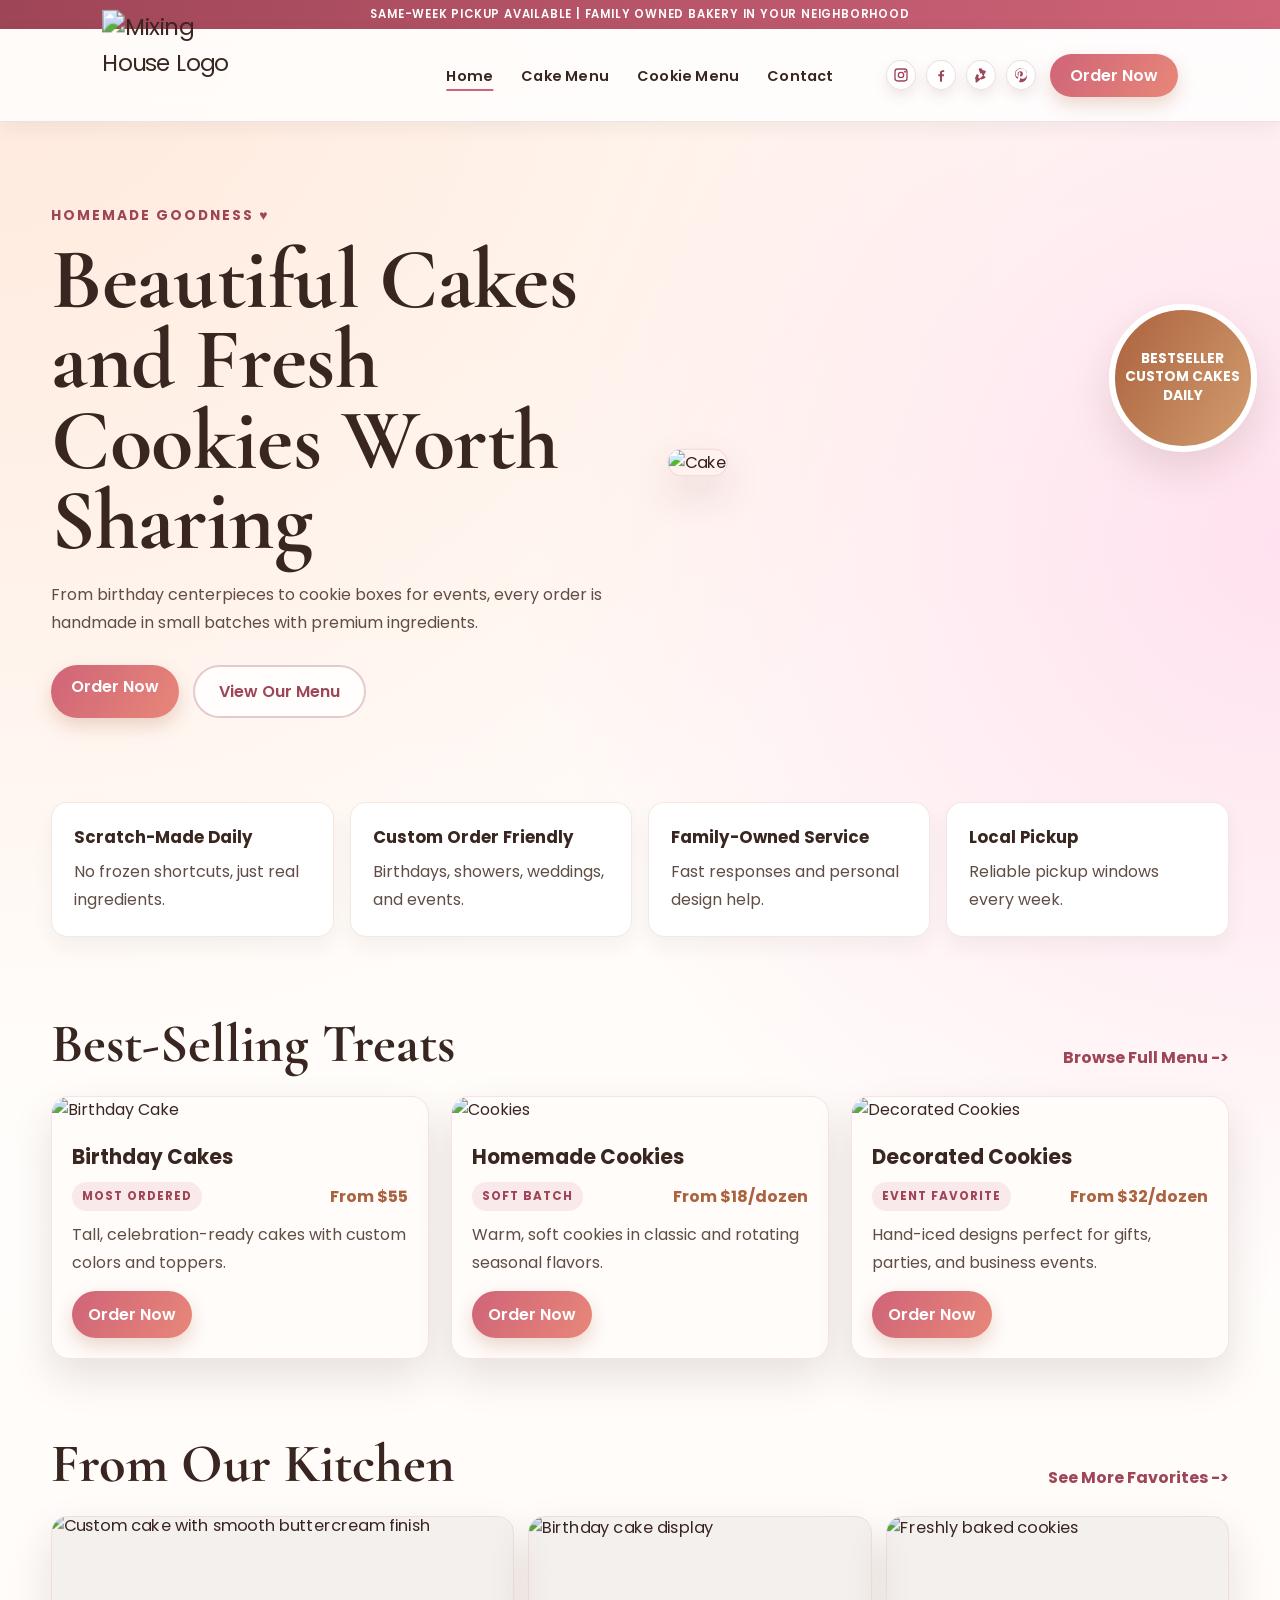
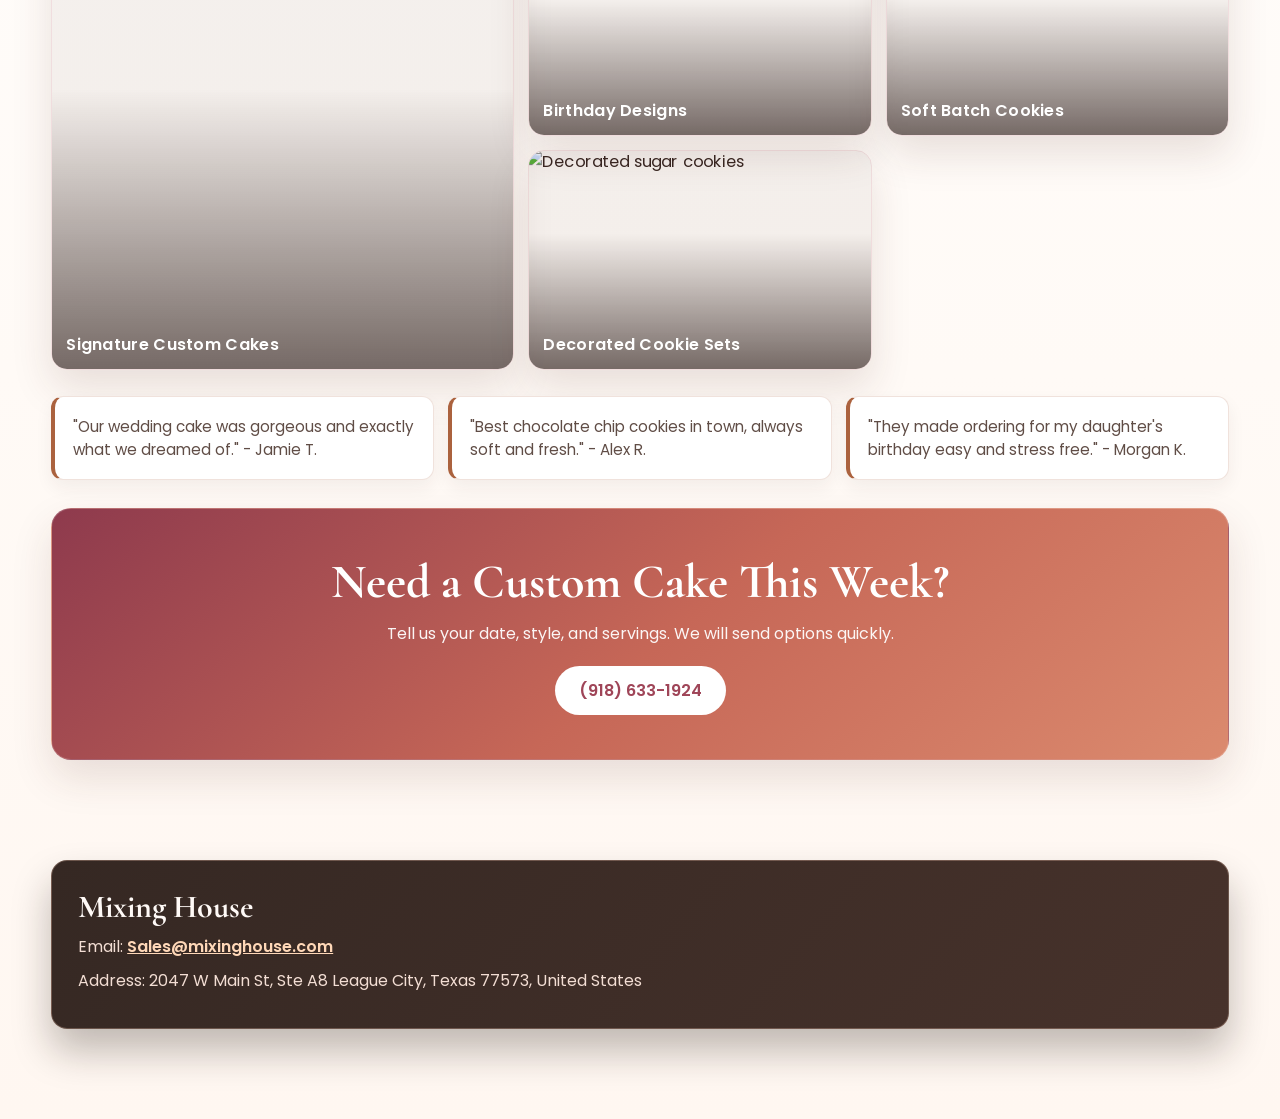
==== index.html @ 0b16bd7f "Add files via upload" ====
<!DOCTYPE html>
<html lang="en">
<head>
    <meta charset="UTF-8">
    <meta name="viewport" content="width=device-width, initial-scale=1.0">
    <title>Mixing House | Homemade Cakes & Cookies</title>

    <link rel="stylesheet" href="style.css">

    <link rel="preconnect" href="https://fonts.googleapis.com">
    <link rel="preconnect" href="https://fonts.gstatic.com" crossorigin>

    <link href="https://fonts.googleapis.com/css2?family=Cormorant+Garamond:wght@400;500;600;700&family=Poppins:wght@300;400;500;600;700&display=swap" rel="stylesheet">
 </head>
<body>

    <!-- TOP BAR -->

    <div class="top-bar">
        SAME-WEEK PICKUP AVAILABLE | FAMILY OWNED BAKERY IN YOUR NEIGHBORHOOD
    </div>

    <!-- NAVIGATION -->

    <nav class="navbar">

        <div class="logo">

            <img src="images/logo.png" alt="Mixing House Logo">

        </div>

        <ul class="nav-links">

            <li><a href="index.html" class="active">Home</a></li>
            <li><a href="cakes.html">Cake Menu</a></li>
            <li><a href="cookies.html">Cookie Menu</a></li>
            <li><a href="contacts.html">Contact</a></li>

        </ul>

        <div class="header-social">
            <a href="https://instagram.com" class="social-icon" aria-label="Instagram" target="_blank" rel="noopener noreferrer">
                <svg viewBox="0 0 24 24" aria-hidden="true"><path d="M7 2h10a5 5 0 0 1 5 5v10a5 5 0 0 1-5 5H7a5 5 0 0 1-5-5V7a5 5 0 0 1 5-5zm0 2a3 3 0 0 0-3 3v10a3 3 0 0 0 3 3h10a3 3 0 0 0 3-3V7a3 3 0 0 0-3-3H7zm11 1.5a1.5 1.5 0 1 1 0 3 1.5 1.5 0 0 1 0-3zM12 7a5 5 0 1 1 0 10 5 5 0 0 1 0-10zm0 2a3 3 0 1 0 0 6 3 3 0 0 0 0-6z"/></svg>
            </a>
            <a href="https://facebook.com" class="social-icon" aria-label="Facebook" target="_blank" rel="noopener noreferrer">
                <svg viewBox="0 0 24 24" aria-hidden="true"><path d="M13.5 22v-8h2.7l.4-3h-3.1V9.1c0-.9.3-1.6 1.6-1.6h1.7V4.8c-.3 0-1.3-.1-2.4-.1-2.4 0-4 1.4-4 4.2V11H8v3h2.4v8h3.1z"/></svg>
            </a>
            <a href="https://yelp.com" class="social-icon" aria-label="Yelp" target="_blank" rel="noopener noreferrer">
                <svg viewBox="0 0 24 24" aria-hidden="true"><path d="M12.7 2.1c.7.1 1.2.7 1.2 1.4l-.4 5.3c-.1.8-.9 1.4-1.7 1.2-.5-.1-.9-.5-1.1-1l-1.9-5c-.3-.8.1-1.6.9-1.9.2-.1.4-.1.6-.1l2.4.1zm5.9 3.4c.6.4.8 1.2.5 1.9l-2.7 4.6c-.4.7-1.3.9-2 .5-.4-.2-.6-.6-.7-1l-.4-5.3c-.1-.8.5-1.5 1.3-1.6.2 0 .4 0 .6.1l3.4.8zM8 11.8c.7.4 1 1.3.6 2l-2.9 4.5c-.4.6-1.2.9-1.9.5-.7-.4-1-1.2-.7-1.9l1.8-5c.3-.8 1.2-1.2 2-.9.4.2.8.4 1.1.8zm8.7 2.2c.8-.3 1.6.1 1.9.8.3.7-.1 1.6-.9 1.9l-5 1.9c-.8.3-1.6-.1-1.9-.9-.2-.5-.1-1.1.3-1.5l4-3.6c.4-.4 1-.5 1.6-.3zm-6.3 3.3c.5.6.4 1.6-.2 2.1l-4.1 3.5c-.6.5-1.6.4-2.1-.2-.3-.4-.4-.9-.3-1.4l1-5.2c.1-.8.9-1.4 1.7-1.2.4.1.7.3 1 .6l3 1.8z"/></svg>
            </a>
            <a href="https://pinterest.com" class="social-icon" aria-label="Pinterest" target="_blank" rel="noopener noreferrer">
                <svg viewBox="0 0 24 24" aria-hidden="true"><path d="M12.1 2C6.6 2 3 5.9 3 10.8c0 3.1 1.7 5.9 4.5 7-.1-.5-.2-1.4 0-2l1-4.1s-.2-.6-.2-1.4c0-1.3.8-2.3 1.8-2.3.8 0 1.2.6 1.2 1.4 0 .8-.5 2.1-.8 3.3-.2.9.5 1.7 1.4 1.7 1.7 0 2.9-2.1 2.9-4.6 0-1.9-1.3-3.3-3.7-3.3-2.7 0-4.3 2-4.3 4.2 0 .8.2 1.5.7 2 .2.2.2.3.1.6l-.3 1.2c-.1.4-.3.5-.7.3-1.8-.7-2.7-2.6-2.7-4.8 0-3.6 3-7.9 9-7.9 4.8 0 7.9 3.4 7.9 7.1 0 4.9-2.7 8.5-6.7 8.5-1.3 0-2.6-.7-3-1.5l-.8 3.2c-.3 1.1-.8 2.3-1.3 3.2.9.3 1.8.4 2.7.4 5.3 0 9.1-3.8 9.1-9.1C21.2 5.8 17.3 2 12.1 2z"/></svg>
            </a>
        </div>

        <a href="contacts.html" class="order-btn">
            Order Now
        </a>

        <button class="hamburger" type="button" aria-label="Open navigation" aria-expanded="false">
            ☰
        </button>

    </nav>

    <!-- HERO -->

    <section class="hero">

        <div class="hero-content">

            <div class="small-heading">
                HOMEMADE GOODNESS ♥
            </div>

            <h1>
                Beautiful Cakes
                and Fresh Cookies
                Worth Sharing
            </h1>

            <p>
                From birthday centerpieces to cookie boxes for events,
                every order is handmade in small batches with premium ingredients.
            </p>

            <div class="hero-buttons">

                <a href="contacts.html" class="btn-primary">
                    Order Now
                </a>

                <a href="cakes.html" class="btn-secondary">
                    View Our Menu
                </a>

            </div>

        </div>

        <div class="hero-image">

            <img src="images/cake.jpg" alt="Cake" class="hero-pop">

            <div class="hero-badge">
                BESTSELLER<br>
                CUSTOM CAKES<br>
                DAILY
            </div>

        </div>

    </section>

    <!-- FEATURES -->

    <section class="features">

        <div class="feature">
            <h3>Scratch-Made Daily</h3>
            <p>No frozen shortcuts, just real ingredients.</p>
        </div>

        <div class="feature">
            <h3>Custom Order Friendly</h3>
            <p>Birthdays, showers, weddings, and events.</p>
        </div>

        <div class="feature">
            <h3>Family-Owned Service</h3>
            <p>Fast responses and personal design help.</p>
        </div>

        <div class="feature">
            <h3>Local Pickup</h3>
            <p>Reliable pickup windows every week.</p>
        </div>

    </section>

    <!-- POPULAR TREATS -->

    <section class="popular">

        <div class="section-header">

            <h2>Best-Selling Treats</h2>

            <a href="cakes.html">
                Browse Full Menu ->
            </a>

        </div>

        <div class="cards">

            <div class="card">

                <img src="images/cake1.jpg" alt="Birthday Cake">

                <div class="card-content">

                    <h3>Birthday Cakes</h3>

                    <div class="card-meta">
                        <span class="tag">MOST ORDERED</span>
                        <span class="price">From $55</span>
                    </div>

                    <p>
                        Tall, celebration-ready cakes with custom colors and toppers.
                    </p>

                    <a href="contacts.html" class="card-link">
                        Order Now
                    </a>

                </div>

            </div>

            <div class="card">

                <img src="images/cookies.jpg" alt="Cookies">

                <div class="card-content">

                    <h3>Homemade Cookies</h3>

                    <div class="card-meta">
                        <span class="tag">SOFT BATCH</span>
                        <span class="price">From $18/dozen</span>
                    </div>

                    <p>
                        Warm, soft cookies in classic and rotating seasonal flavors.
                    </p>

                    <a href="cookies.html" class="card-link">
                        Order Now
                    </a>

                </div>

            </div>

            <div class="card">

                <img src="images/sugar-cookies.jpg" alt="Decorated Cookies">

                <div class="card-content">

                    <h3>Decorated Cookies</h3>

                    <div class="card-meta">
                        <span class="tag">EVENT FAVORITE</span>
                        <span class="price">From $32/dozen</span>
                    </div>

                    <p>
                        Hand-iced designs perfect for gifts, parties, and business events.
                    </p>

                    <a href="contacts.html" class="card-link">
                        Order Now
                    </a>

                </div>

            </div>

        </div>

    </section>

    <section class="photo-gallery">
        <div class="section-header">
            <h2>From Our Kitchen</h2>
            <a href="cakes.html">See More Favorites -></a>
        </div>

        <div class="gallery-grid">
            <figure class="gallery-card gallery-large">
                <img src="images/cake.jpg" alt="Custom cake with smooth buttercream finish">
                <figcaption>Signature Custom Cakes</figcaption>
            </figure>

            <figure class="gallery-card">
                <img src="images/cake1.jpg" alt="Birthday cake display">
                <figcaption>Birthday Designs</figcaption>
            </figure>

            <figure class="gallery-card">
                <img src="images/cookies.jpg" alt="Freshly baked cookies">
                <figcaption>Soft Batch Cookies</figcaption>
            </figure>

            <figure class="gallery-card">
                <img src="images/sugar-cookies.jpg" alt="Decorated sugar cookies">
                <figcaption>Decorated Cookie Sets</figcaption>
            </figure>
        </div>
    </section>

    <!-- CONTACT CTA -->

    <section class="testimonial-strip">
        <div class="testimonial">"Our wedding cake was gorgeous and exactly what we dreamed of." - Jamie T.</div>
        <div class="testimonial">"Best chocolate chip cookies in town, always soft and fresh." - Alex R.</div>
        <div class="testimonial">"They made ordering for my daughter's birthday easy and stress free." - Morgan K.</div>
    </section>

    <section class="cta-banner">

        <h2>
            Need a Custom Cake This Week?
        </h2>

        <p>
            Tell us your date, style, and servings. We will send options quickly.
        </p>

        <a href="tel:9186331924" class="cta-phone">
            (918) 633-1924
        </a>

    </section>

    <footer class="site-footer">
        <h3>Mixing House</h3>
        <p>
            Email:
            <a href="mailto:Sales@mixinghouse.com">Sales@mixinghouse.com</a>
        </p>
        <p>
            Address:
            2047 W Main St, Ste A8 League City, Texas 77573, United States
        </p>
    </footer>

    <!-- MOBILE ORDER BUTTON -->

    <a href="contacts.html" class="mobile-order">
        Order Now
    </a>

    <script src="js/script.js"></script>

</body>
</html>
---- style.css ----
:root{
    --rose:#cf6478;
    --rose-deep:#9f4558;
    --caramel:#ab623e;
    --chocolate:#392621;
    --cream:#fff8f2;
    --milk:#fffcfa;
    --text:#604d46;
    --surface:#ffffffcc;
    --line:rgba(159, 69, 88, 0.14);
    --shadow:0 18px 40px rgba(77, 39, 33, 0.13);
}

*{
    margin:0;
    padding:0;
    box-sizing:border-box;
}

html{
    scroll-behavior:smooth;
}

body{
    font-family:'Poppins', sans-serif;
    background:
        radial-gradient(circle at 0% 0%, #ffe9dc 0%, transparent 35%),
        radial-gradient(circle at 100% 20%, #ffe2ef 0%, transparent 30%),
        linear-gradient(180deg, #fff8f2 0%, #fffdfb 45%, #fff7f1 100%),
        var(--cream);
    color:var(--chocolate);
    overflow-x:hidden;
    text-rendering:optimizeLegibility;
}

a{
    color:inherit;
}

.top-bar{
    background:linear-gradient(90deg, var(--rose-deep), var(--rose));
    color:#fff;
    text-align:center;
    padding:6px 14px;
    font-size:0.72rem;
    font-weight:600;
    letter-spacing:0.8px;
    text-transform:uppercase;
}

.navbar{
    position:sticky;
    top:0;
    z-index:100;
    display:flex;
    justify-content:space-between;
    align-items:center;
    padding:0 8%;
    background:var(--surface);
    backdrop-filter:blur(14px);
    border-bottom:1px solid var(--line);
    box-shadow:0 6px 18px rgba(57, 38, 33, 0.06);
    transition:transform 0.28s ease, box-shadow 0.28s ease;
    will-change:transform;
}

.navbar.nav-hidden{
    transform:translateY(-120%);
}

.logo{
    display:flex;
    align-items:center;
    gap:0;
}

.logo img{
    width:92px;
    height:92px;
    object-fit:contain;
    transform:scale(1.42);
    transform-origin:left center;
}

.logo h2{
    font-family:'Cormorant Garamond', serif;
    font-size:3.2rem;
    line-height:0.9;
    color:var(--chocolate);
}

.logo span{
    display:block;
    font-size:0.78rem;
    letter-spacing:3.4px;
    color:var(--text);
}

.nav-links{
    display:flex;
    list-style:none;
    gap:28px;
    position:absolute;
    left:50%;
    transform:translateX(-50%);
}

.nav-links a{
    text-decoration:none;
    font-weight:600;
    font-size:0.9rem;
    letter-spacing:0.2px;
    color:var(--chocolate);
    position:relative;
    transition:color 0.25s ease;
}

.nav-links a:hover{
    color:var(--rose-deep);
}

.nav-links a::after{
    content:"";
    position:absolute;
    left:0;
    bottom:-5px;
    width:100%;
    height:2px;
    background:var(--rose);
    transform:scaleX(0);
    transform-origin:left;
    transition:transform 0.28s ease;
}

.nav-links a:hover::after,
.nav-links a.active::after{
    transform:scaleX(1);
}

.header-social{
    display:flex;
    align-items:center;
    gap:10px;
    margin-left:auto;
}

.social-icon{
    width:30px;
    height:30px;
    border-radius:50%;
    display:inline-flex;
    align-items:center;
    justify-content:center;
    background:rgba(255, 255, 255, 0.82);
    border:1px solid rgba(159, 69, 88, 0.18);
    color:var(--rose-deep);
    text-decoration:none;
    box-shadow:0 6px 14px rgba(77, 39, 33, 0.1);
    transition:transform 0.2s ease, border-color 0.2s ease, background 0.2s ease;
}

.social-icon svg{
    width:16px;
    height:16px;
    fill:currentColor;
}

.social-icon:hover{
    transform:translateY(-2px);
    border-color:rgba(159, 69, 88, 0.48);
    background:rgba(207, 100, 120, 0.08);
}

.order-btn,
.btn-primary,
.card-link,
.cta-phone,
.contact-form button,
.mobile-order{
    background:linear-gradient(120deg, var(--rose), #e88779);
    color:#fff;
    text-decoration:none;
    font-weight:600;
    border:none;
    border-radius:999px;
    box-shadow:0 8px 18px rgba(171, 98, 62, 0.24);
    transition:transform 0.2s ease, box-shadow 0.2s ease;
}

.order-btn,
.btn-primary{
    padding:9px 20px;
}

.order-btn{
    margin-left:14px;
}

.order-btn:hover,
.btn-primary:hover,
.card-link:hover,
.cta-phone:hover,
.contact-form button:hover,
.mobile-order:hover{
    transform:translateY(-2px);
    box-shadow:0 12px 20px rgba(159, 69, 88, 0.28);
}

.hamburger{
    display:none;
    font-size:1.8rem;
    cursor:pointer;
    color:var(--rose-deep);
    border:none;
    background:transparent;
    line-height:1;
}

.hero,
.page-hero,
.features,
.popular,
.contact-section,
.cta-banner{
    width:min(1200px, 92%);
    margin:0 auto;
}

.hero{
    display:grid;
    grid-template-columns:1fr 1fr;
    align-items:center;
    gap:56px;
    padding:84px 0;
}

.hero-content{
    max-width:none;
}

.small-heading{
    color:var(--rose-deep);
    font-weight:700;
    letter-spacing:2px;
    margin-bottom:14px;
    font-size:0.86rem;
}

.hero h1,
.page-hero h1,
.section-header h2,
.contact-intro h1{
    font-family:'Cormorant Garamond', serif;
    line-height:0.93;
    color:var(--chocolate);
}

.hero h1{
    font-size:5.4rem;
    letter-spacing:-0.4px;
    max-width:none;
}

.hero p,
.page-hero p,
.card-content p,
.feature p,
.contact-intro p,
.contact-card p,
.form-note{
    color:var(--text);
    line-height:1.75;
}

.hero p{
    margin-top:20px;
    max-width:none;
}

.hero-buttons{
    display:flex;
    gap:14px;
    margin-top:28px;
    flex-wrap:wrap;
}

.btn-secondary{
    border:2px solid rgba(159, 69, 88, 0.28);
    color:var(--rose-deep);
    text-decoration:none;
    padding:12px 24px;
    border-radius:999px;
    font-weight:600;
    background:#ffffffd6;
    transition:background 0.22s ease, border-color 0.22s ease;
}

.btn-secondary:hover{
    background:#fff;
    border-color:rgba(159, 69, 88, 0.42);
}

.hero-proof{
    display:flex;
    gap:18px;
    margin-top:24px;
    list-style:none;
    font-size:0.92rem;
    color:var(--text);
}

.hero-proof li{
    background:#fff;
    border:1px solid rgba(159, 69, 88, 0.15);
    border-radius:999px;
    padding:8px 14px;
}

.hero-image{
    position:relative;
}

.hero-image img{
    width:100%;
    height:620px;
    border-radius:30px;
    object-fit:cover;
    box-shadow:var(--shadow);
    border:1px solid rgba(159, 69, 88, 0.14);
}

.hero-badge{
    position:absolute;
    right:-28px;
    bottom:24px;
    width:148px;
    height:148px;
    border-radius:50%;
    background:linear-gradient(120deg, var(--caramel), #d39d6f);
    border:6px solid #fff;
    color:#fff;
    font-size:0.86rem;
    font-weight:700;
    text-align:center;
    display:flex;
    align-items:center;
    justify-content:center;
    line-height:1.35;
    box-shadow:var(--shadow);
}

.features{
    display:grid;
    grid-template-columns:repeat(4, 1fr);
    gap:16px;
    margin-bottom:28px;
}

.feature{
    background:#fff;
    border:1px solid rgba(171, 98, 62, 0.14);
    border-radius:16px;
    padding:22px;
    box-shadow:0 10px 20px rgba(57, 38, 33, 0.05);
    transition:transform 0.2s ease, box-shadow 0.2s ease;
}

.feature:hover{
    transform:translateY(-4px);
    box-shadow:0 16px 26px rgba(57, 38, 33, 0.1);
}

.feature h3{
    margin-bottom:8px;
    font-size:1.04rem;
}

.popular{
    padding:54px 0 80px;
}

.photo-gallery{
    width:min(1200px, 92%);
    margin:0 auto 26px;
}

.gallery-grid{
    display:grid;
    grid-template-columns:1.35fr 1fr 1fr;
    grid-template-rows:220px 220px;
    gap:14px;
}

.gallery-card{
    position:relative;
    border-radius:16px;
    overflow:hidden;
    border:1px solid rgba(159, 69, 88, 0.16);
    box-shadow:var(--shadow);
}

.gallery-card img{
    width:100%;
    height:100%;
    object-fit:cover;
    display:block;
    transform:scale(1.02);
    transition:transform 0.3s ease;
}

.gallery-card::after{
    content:"";
    position:absolute;
    inset:0;
    background:linear-gradient(180deg, rgba(40, 24, 20, 0.05) 38%, rgba(40, 24, 20, 0.64) 100%);
}

.gallery-card figcaption{
    position:absolute;
    left:14px;
    bottom:12px;
    color:#fff;
    font-weight:600;
    letter-spacing:0.3px;
    z-index:1;
}

.gallery-card:hover img{
    transform:scale(1.08);
}

.gallery-large{
    grid-row:1 / span 2;
}

.cake-pricing{
    width:min(1200px, 92%);
    margin:0 auto;
    padding:24px 0 70px;
}

.cake-pricing-head{
    display:flex;
    justify-content:space-between;
    align-items:center;
    gap:14px;
    margin-bottom:14px;
}

.cake-pricing-head h2{
    font-family:'Cormorant Garamond', serif;
    font-size:3rem;
    color:var(--chocolate);
}

.cake-pricing-note{
    color:var(--text);
    max-width:none;
    margin-bottom:18px;
}

.price-list{
    display:grid;
    gap:12px;
}

.price-item{
    display:flex;
    justify-content:space-between;
    gap:18px;
    align-items:flex-start;
    padding:20px 22px;
    background:rgba(255, 255, 255, 0.76);
    border:1px solid rgba(159, 69, 88, 0.14);
    border-radius:16px;
    box-shadow:0 8px 20px rgba(57, 38, 33, 0.08);
}

.price-item h3{
    font-size:1.6rem;
    font-family:'Cormorant Garamond', serif;
    margin-bottom:4px;
}

.price-item p{
    color:var(--text);
    line-height:1.55;
    max-width:none;
}

.price-item strong{
    font-size:2rem;
    color:var(--rose-deep);
    font-family:'Cormorant Garamond', serif;
    white-space:nowrap;
    letter-spacing:0.2px;
}

.cake-details-grid{
    margin-top:22px;
    display:grid;
    grid-template-columns:1fr 1fr;
    gap:14px;
}

.detail-card{
    background:#fff;
    border-radius:16px;
    padding:22px;
    border:1px solid rgba(159, 69, 88, 0.14);
    box-shadow:0 10px 22px rgba(57, 38, 33, 0.08);
}

.detail-card h3{
    font-family:'Cormorant Garamond', serif;
    font-size:2.3rem;
    margin-bottom:8px;
}

.detail-card p{
    color:var(--text);
    line-height:1.62;
}

.order-help{
    margin-top:18px;
    text-align:center;
    color:var(--text);
    font-weight:500;
}

.section-header{
    display:flex;
    justify-content:space-between;
    align-items:flex-end;
    gap:20px;
    margin-bottom:26px;
}

.section-header h2{
    font-size:3.4rem;
}

.section-header a{
    color:var(--rose-deep);
    text-decoration:none;
    font-weight:700;
    display:inline-flex;
    align-items:center;
    gap:8px;
}

.cards{
    display:grid;
    grid-template-columns:repeat(3, 1fr);
    gap:22px;
}

.card{
    background:var(--milk);
    border-radius:18px;
    overflow:hidden;
    border:1px solid rgba(159, 69, 88, 0.12);
    box-shadow:var(--shadow);
    transition:transform 0.25s ease, box-shadow 0.25s ease;
}

.card:hover{
    transform:translateY(-6px);
    box-shadow:0 22px 42px rgba(77, 39, 33, 0.18);
}

.card img{
    width:100%;
    height:250px;
    object-fit:cover;
}

.card-content{
    padding:20px;
}

.card-meta{
    display:flex;
    justify-content:space-between;
    align-items:center;
    margin-bottom:10px;
}

.tag{
    display:inline-block;
    font-size:0.74rem;
    font-weight:700;
    letter-spacing:1px;
    color:var(--rose-deep);
    background:rgba(207, 100, 120, 0.12);
    border-radius:999px;
    padding:6px 10px;
}

.price{
    color:var(--caramel);
    font-weight:700;
}

.card-content h3{
    font-size:1.26rem;
    margin-bottom:10px;
}

.card-content p{
    margin-bottom:14px;
}

.card-link{
    display:inline-block;
    padding:11px 16px;
}

.page-hero{
    display:grid;
    grid-template-columns:1.1fr 0.9fr;
    align-items:center;
    gap:30px;
    padding:56px 0 30px;
}

.page-hero h1{
    font-size:4.5rem;
}

.page-hero p{
    max-width:none;
}

.page-hero-visual{
    position:relative;
    border-radius:24px;
    overflow:hidden;
    border:1px solid rgba(159, 69, 88, 0.18);
    box-shadow:0 20px 38px rgba(51, 24, 19, 0.2);
    min-height:290px;
}

.page-hero-visual::after{
    content:"";
    position:absolute;
    inset:0;
    background:linear-gradient(180deg, rgba(24, 12, 10, 0.06) 34%, rgba(24, 12, 10, 0.58) 100%);
    pointer-events:none;
}

.page-hero-visual img{
    width:100%;
    height:100%;
    object-fit:cover;
}

.hero-pop{
    filter:saturate(1.15) contrast(1.09) brightness(1.03);
    transform:scale(1.02);
    transition:transform 0.35s ease, filter 0.35s ease;
}

.hero-image:hover .hero-pop,
.page-hero-visual:hover .hero-pop{
    transform:scale(1.08);
    filter:saturate(1.24) contrast(1.12) brightness(1.06);
}

.hero-glow-tag{
    position:absolute;
    left:14px;
    bottom:14px;
    z-index:1;
    background:rgba(255, 255, 255, 0.9);
    color:var(--rose-deep);
    font-size:0.82rem;
    letter-spacing:0.4px;
    font-weight:700;
    padding:8px 12px;
    border-radius:999px;
    box-shadow:0 10px 18px rgba(43, 21, 17, 0.24);
}

.testimonial-strip{
    width:min(1200px, 92%);
    margin:0 auto;
    display:grid;
    grid-template-columns:repeat(3, 1fr);
    gap:14px;
}

.testimonial{
    background:#fff;
    border:1px solid rgba(171, 98, 62, 0.18);
    border-left:4px solid var(--caramel);
    border-radius:12px;
    padding:18px;
    font-size:0.95rem;
    color:var(--text);
    box-shadow:0 8px 18px rgba(57, 38, 33, 0.06);
}

.cta-banner{
    margin:28px auto 100px;
    background:linear-gradient(140deg, #8e3a4d 0%, #c66757 52%, #db8a6e 100%);
    color:#fff;
    border-radius:20px;
    padding:44px;
    text-align:center;
    box-shadow:var(--shadow);
    border:1px solid rgba(255, 255, 255, 0.18);
}

.social-spot{
    width:min(1200px, 92%);
    margin:0 auto 30px;
    background:#fff;
    border:1px solid rgba(159, 69, 88, 0.14);
    border-radius:18px;
    box-shadow:var(--shadow);
    padding:26px;
}

.social-spot h3{
    font-family:'Cormorant Garamond', serif;
    font-size:2.1rem;
    margin-bottom:8px;
}

.social-spot p{
    color:var(--text);
    margin-bottom:14px;
}

.social-links{
    display:grid;
    grid-template-columns:repeat(4, minmax(0, 1fr));
    gap:12px;
}

.social-links a{
    text-decoration:none;
    text-align:center;
    font-weight:600;
    color:var(--rose-deep);
    background:rgba(207, 100, 120, 0.11);
    border:1px solid rgba(159, 69, 88, 0.2);
    border-radius:12px;
    padding:12px;
    transition:transform 0.2s ease, background 0.2s ease;
}

.social-links a:hover{
    transform:translateY(-2px);
    background:rgba(207, 100, 120, 0.18);
}

.cta-banner h2{
    font-family:'Cormorant Garamond', serif;
    font-size:3rem;
}

.cta-banner p{
    margin:10px 0 20px;
    color:rgba(255, 255, 255, 0.94);
}

.cta-phone{
    display:inline-block;
    background:#fff;
    color:var(--rose-deep);
    padding:12px 24px;
    box-shadow:none;
}

.site-footer{
    width:min(1200px, 92%);
    margin:0 auto 90px;
    padding:26px;
    background:linear-gradient(130deg, #352823, #47322b);
    border:1px solid rgba(232, 190, 168, 0.3);
    border-radius:16px;
    box-shadow:0 22px 38px rgba(30, 20, 16, 0.28);
}

.site-footer h3{
    font-family:'Cormorant Garamond', serif;
    font-size:2rem;
    margin-bottom:8px;
    color:#fffaf7;
}

.site-footer p{
    color:#f3ded4;
    margin-bottom:8px;
    line-height:1.65;
}

.site-footer a{
    color:#ffd8b8;
    font-weight:600;
}

.contact-section{
    display:grid;
    grid-template-columns:1fr 1fr;
    gap:22px;
    padding:64px 0 90px;
}

.contact-card,
.contact-form-wrap{
    background:#fff;
    border-radius:18px;
    padding:28px;
    border:1px solid rgba(159, 69, 88, 0.12);
    box-shadow:var(--shadow);
}

.contact-intro h1{
    font-size:4rem;
    margin-bottom:16px;
}

.contact-details{
    list-style:none;
    margin-top:18px;
    display:flex;
    flex-direction:column;
    gap:10px;
    color:var(--text);
}

.contact-form{
    display:grid;
    gap:14px;
}

.contact-form input,
.contact-form select,
.contact-form textarea{
    width:100%;
    border:1px solid rgba(96, 77, 70, 0.24);
    border-radius:12px;
    padding:14px 16px;
    font:inherit;
    color:var(--chocolate);
    background:#fff;
}

.contact-form input:focus,
.contact-form select:focus,
.contact-form textarea:focus{
    outline:2px solid rgba(207, 100, 120, 0.25);
    border-color:var(--rose);
}

.contact-form button{
    padding:14px;
    font:inherit;
    cursor:pointer;
}

.form-note{
    font-size:0.88rem;
}

.mobile-order{
    display:none;
}

.hero-content,
.hero-image,
.feature,
.card,
.testimonial,
.contact-card,
.contact-form-wrap,
.cta-banner{
    animation:riseUp 0.75s ease both;
}

.cards .card:nth-child(2){
    animation-delay:0.08s;
}

.cards .card:nth-child(3){
    animation-delay:0.16s;
}

@keyframes riseUp{
    from{
        opacity:0;
        transform:translateY(14px);
    }
    to{
        opacity:1;
        transform:translateY(0);
    }
}

@media(max-width:1080px){
    .logo h2{
        font-size:2.5rem;
    }

    .hero h1{
        font-size:4.4rem;
    }

    .page-hero h1,
    .contact-intro h1{
        font-size:3.6rem;
    }
}

@media(max-width:900px){
    .navbar{
        padding:1px 4%;
    }

    .nav-links{
        display:none;
        position:absolute;
        top:92px;
        left:4%;
        transform:none;
        width:92%;
        background:#fff;
        border-radius:14px;
        border:1px solid rgba(159, 69, 88, 0.13);
        box-shadow:var(--shadow);
        flex-direction:column;
        gap:18px;
        padding:20px;
    }

    .nav-links.show{
        display:flex;
    }

    .hamburger{
        display:block;
    }

    .order-btn{
        display:none;
    }

    .header-social{
        display:none;
    }

    .hero{
        grid-template-columns:1fr;
        gap:28px;
        padding:44px 0;
    }

    .hero-image{
        order:-1;
    }

    .hero-image img{
        height:420px;
    }

    .hero h1{
        font-size:3.5rem;
    }

    .hero-proof{
        flex-wrap:wrap;
    }

    .hero-badge{
        right:10px;
        bottom:10px;
        width:118px;
        height:118px;
        font-size:0.74rem;
    }

    .features{
        grid-template-columns:1fr 1fr;
    }

    .cards,
    .testimonial-strip,
    .contact-section,
    .cake-details-grid{
        grid-template-columns:1fr;
    }

    .gallery-grid{
        grid-template-columns:1fr 1fr;
        grid-template-rows:190px 190px 190px;
    }

    .gallery-large{
        grid-column:1 / -1;
        grid-row:auto;
    }

    .cake-pricing-head{
        flex-direction:column;
        align-items:flex-start;
    }

    .price-item{
        flex-direction:column;
    }

    .price-item strong{
        font-size:1.7rem;
    }

    .site-footer{
        margin-bottom:90px;
    }

    .social-links{
        grid-template-columns:1fr 1fr;
    }

    .page-hero{
        grid-template-columns:1fr;
        align-items:flex-start;
    }

    .page-hero-visual{
        min-height:240px;
    }

    .section-header{
        align-items:flex-start;
        flex-direction:column;
    }

    .section-header h2{
        font-size:2.7rem;
    }

    .cta-banner{
        padding:30px 20px;
        margin-bottom:92px;
    }

    .cta-banner h2{
        font-size:2.4rem;
    }

    .mobile-order{
        display:block;
        position:fixed;
        left:14px;
        right:14px;
        bottom:14px;
        text-align:center;
        padding:14px;
        z-index:150;
    }
}

@media(max-width:560px){
    .logo img{
        width:80px;
        height:80px;
        transform:scale(1.28);
    }

    .logo h2{
        font-size:2rem;
    }

    .logo span{
        letter-spacing:2.2px;
        font-size:0.65rem;
    }

    .hero h1,
    .page-hero h1,
    .contact-intro h1{
        font-size:2.8rem;
    }

    .page-hero-visual{
        min-height:210px;
        border-radius:18px;
    }

    .features{
        grid-template-columns:1fr;
    }

    .gallery-grid{
        grid-template-columns:1fr;
        grid-template-rows:repeat(4, 200px);
    }

    .cake-pricing-head h2{
        font-size:2.5rem;
    }

    .price-item h3{
        font-size:1.35rem;
    }

    .social-links{
        grid-template-columns:1fr;
    }
}
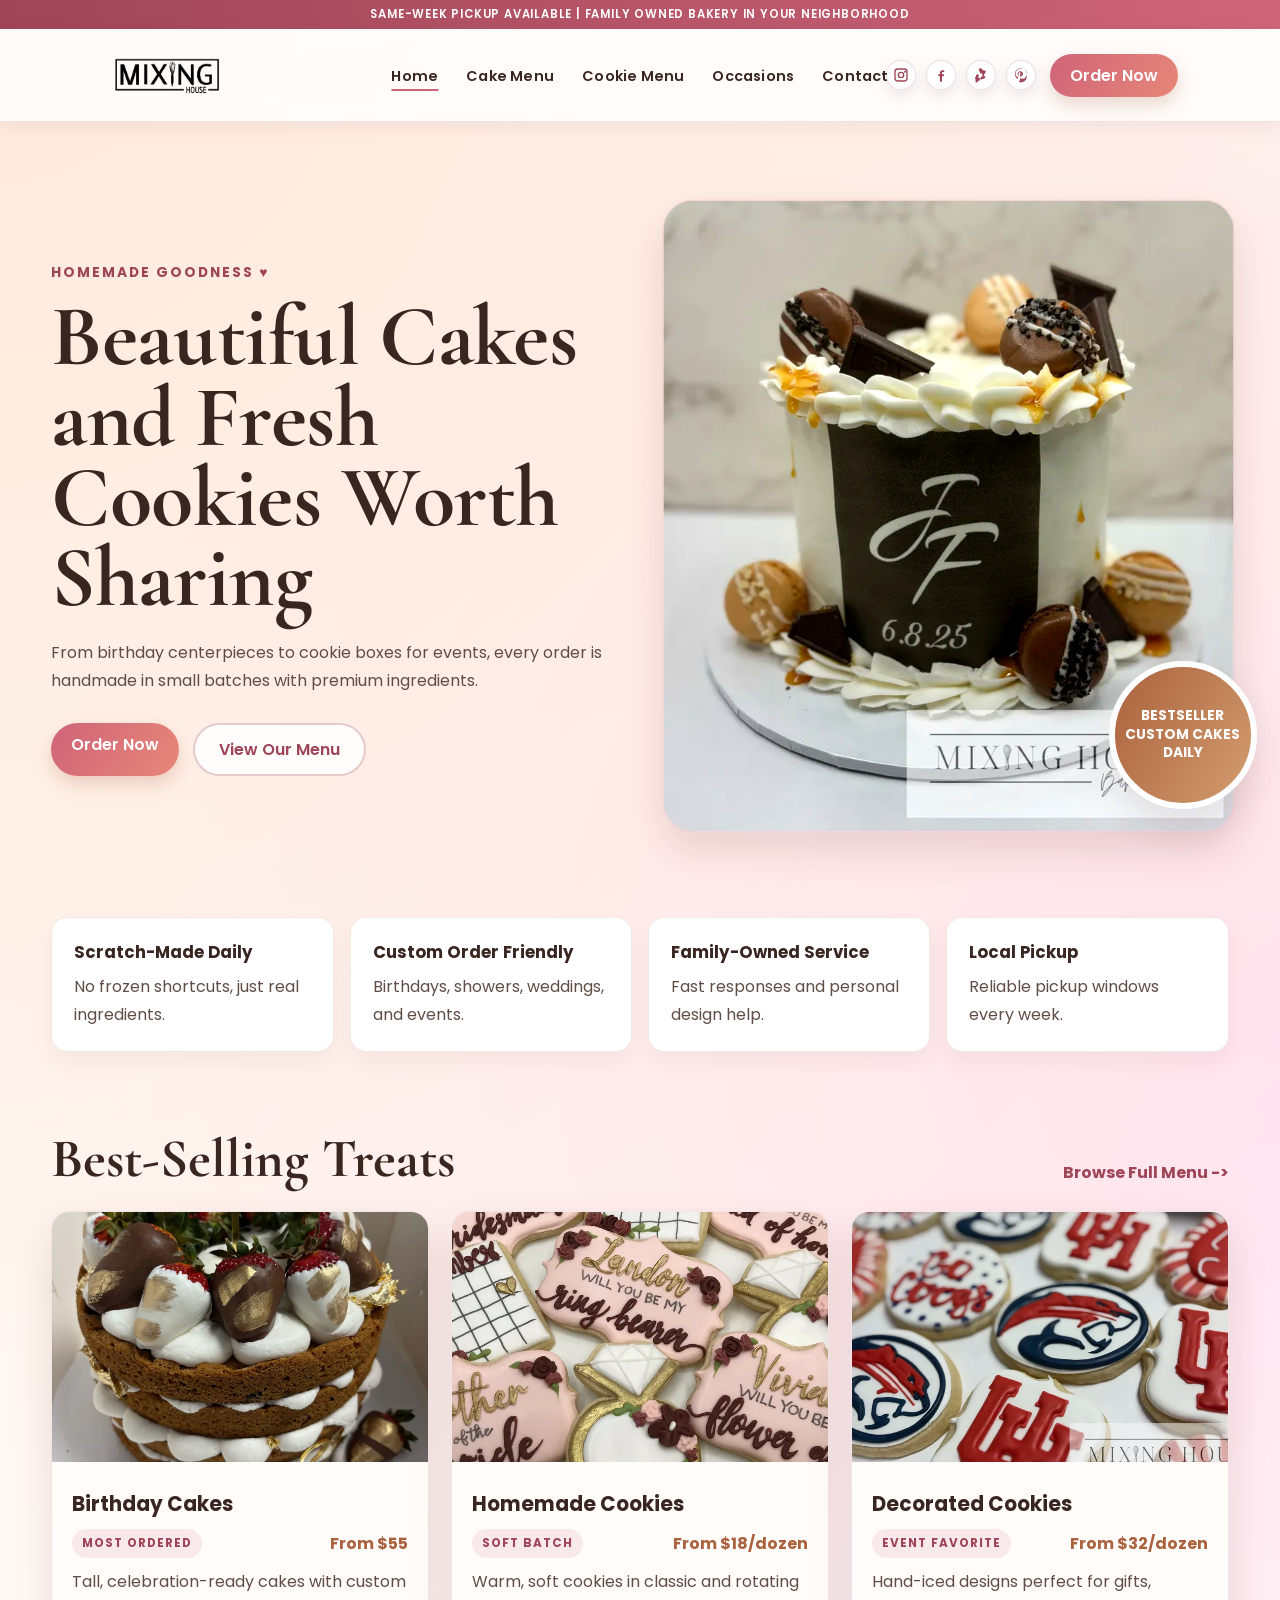
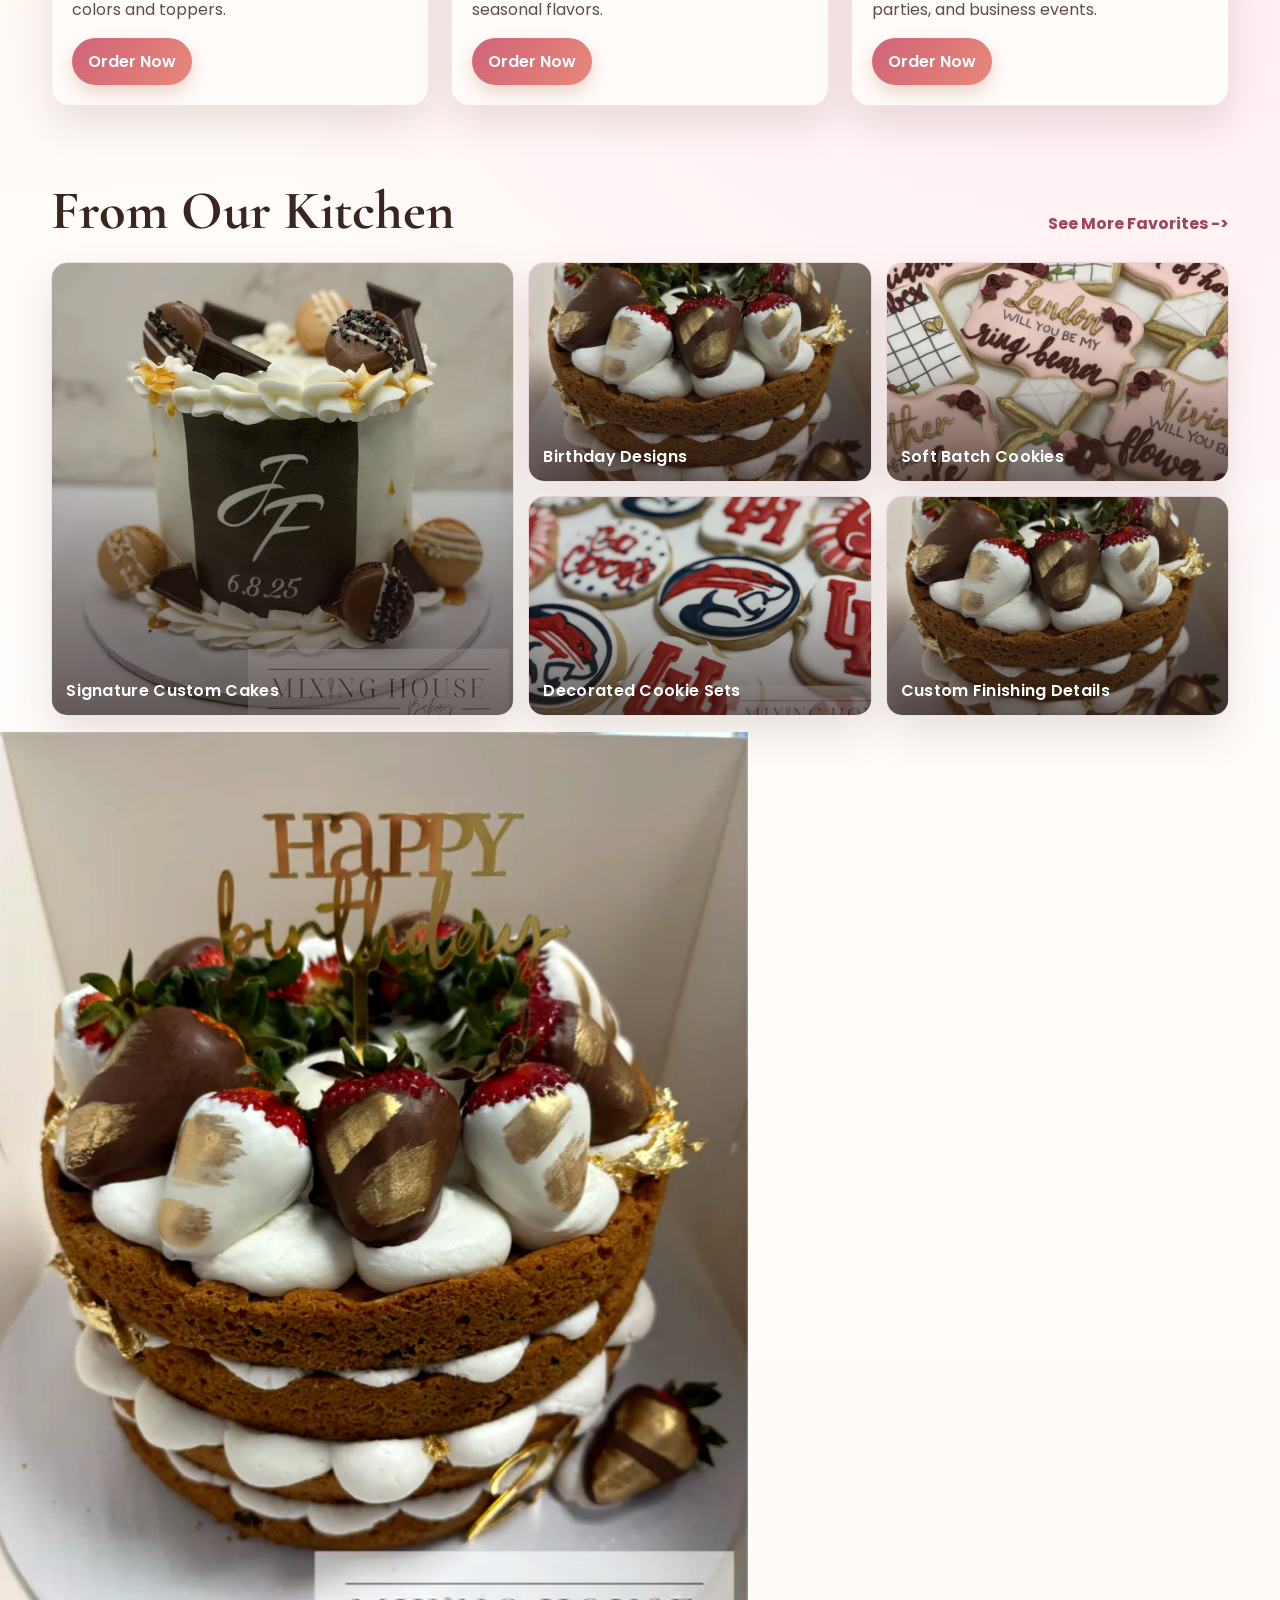
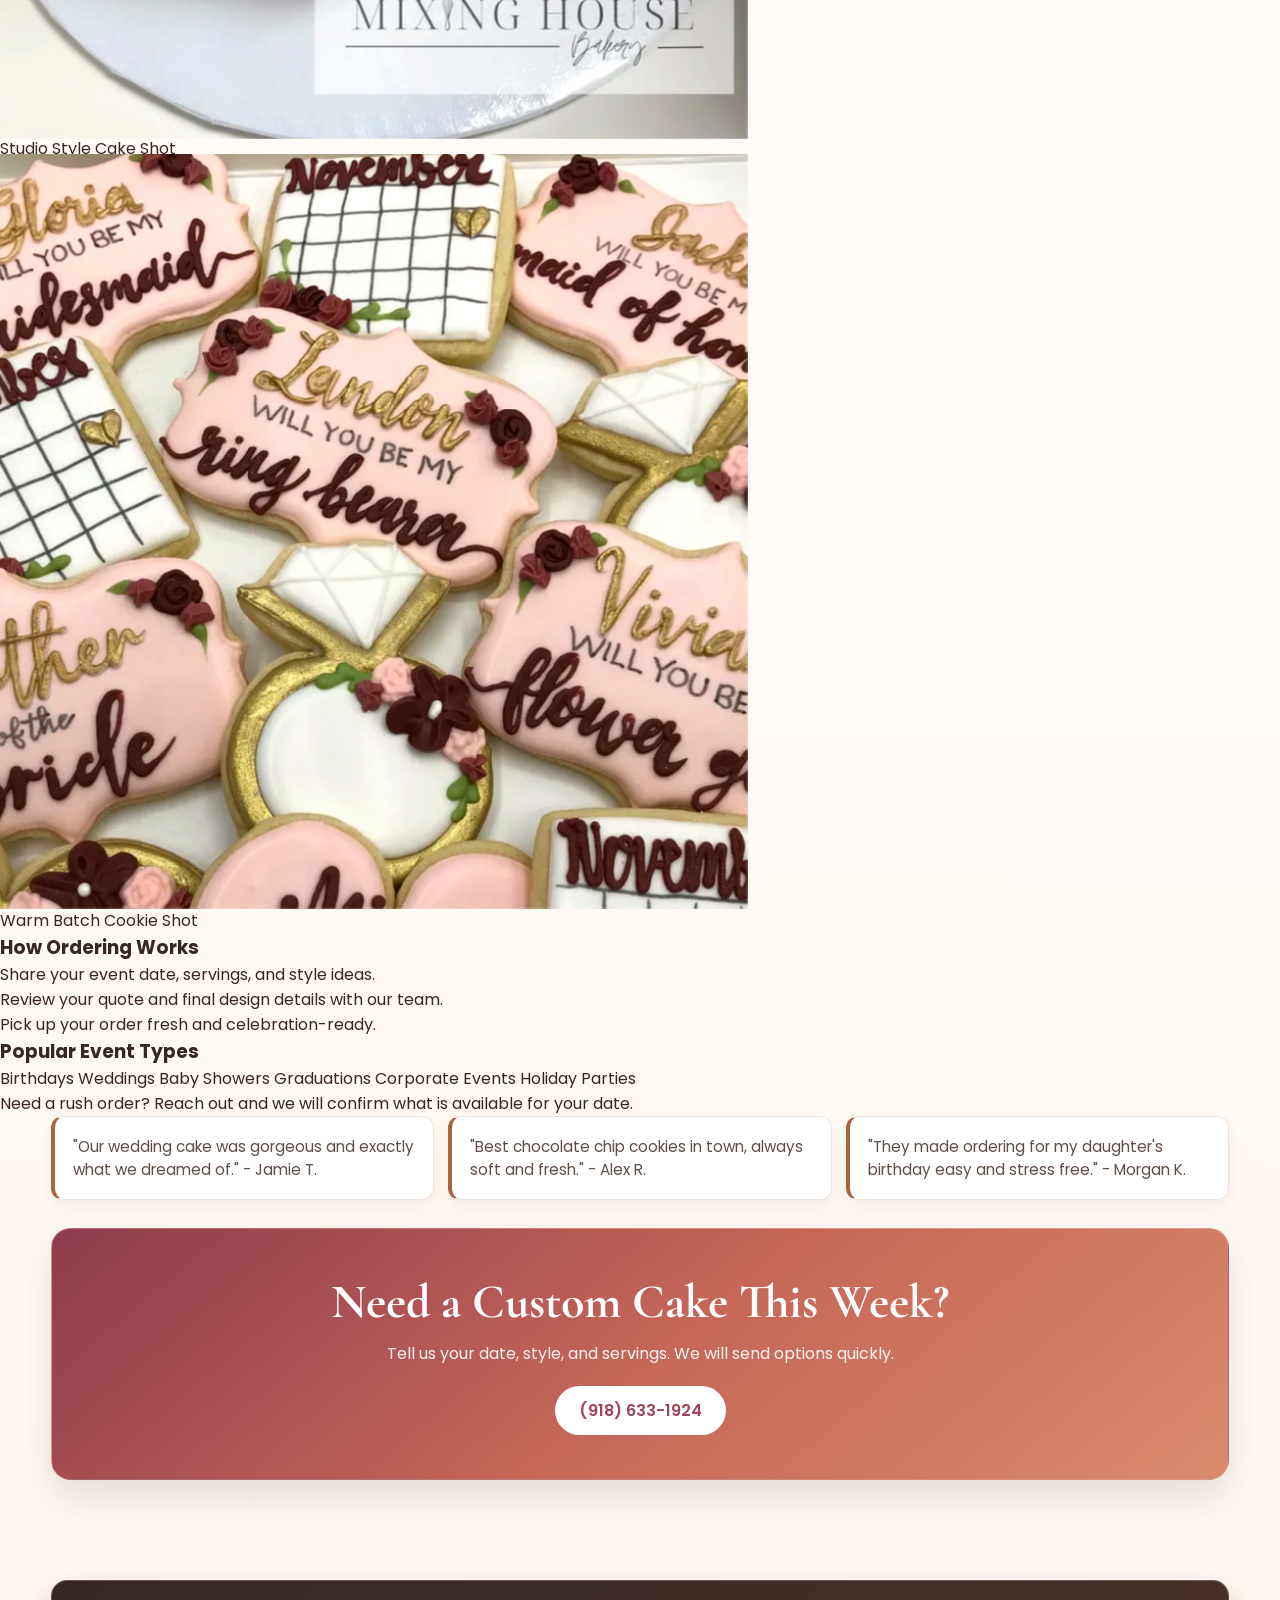
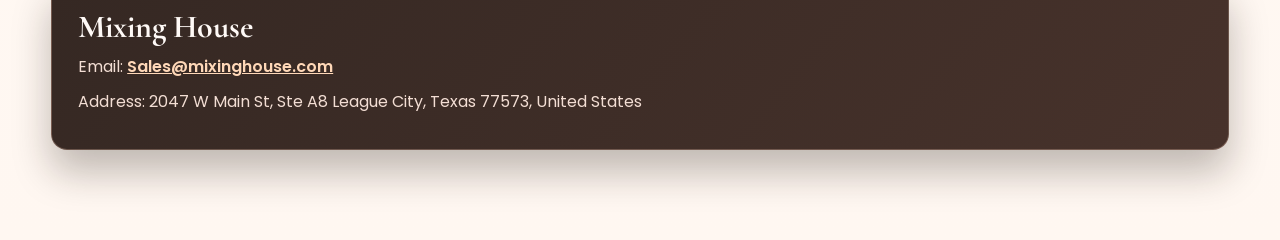
==== commit 11901171: "Modify index.html with new sections and links Updated navigation links and added new sections for oc" ====
--- a/index.html
+++ b/index.html
@@ -35,6 +35,7 @@
             <li><a href="index.html" class="active">Home</a></li>
             <li><a href="cakes.html">Cake Menu</a></li>
             <li><a href="cookies.html">Cookie Menu</a></li>
+            <li><a href="occasions.html">Occasions</a></li>
             <li><a href="contacts.html">Contact</a></li>
 
         </ul>
@@ -260,7 +261,48 @@
                 <img src="images/sugar-cookies.jpg" alt="Decorated sugar cookies">
                 <figcaption>Decorated Cookie Sets</figcaption>
             </figure>
-        </div>
+
+            <figure class="gallery-card">
+                <img src="images/cake1.jpg" alt="Close-up of custom celebration cake details">
+                <figcaption>Custom Finishing Details</figcaption>
+            </figure>
+        </div>
+    </section>
+
+    <section class="random-shots">
+        <figure class="random-shot shot-one">
+            <img src="images/cake1.jpg" alt="Artful close-up of a custom cake" class="hero-pop">
+            <figcaption>Studio Style Cake Shot</figcaption>
+        </figure>
+
+        <figure class="random-shot shot-two">
+            <img src="images/cookies.jpg" alt="Warm cookie photo with bakery mood lighting" class="hero-pop">
+            <figcaption>Warm Batch Cookie Shot</figcaption>
+        </figure>
+    </section>
+
+    <section class="info-split">
+        <article class="info-card">
+            <h3>How Ordering Works</h3>
+            <ol>
+                <li>Share your event date, servings, and style ideas.</li>
+                <li>Review your quote and final design details with our team.</li>
+                <li>Pick up your order fresh and celebration-ready.</li>
+            </ol>
+        </article>
+
+        <article class="info-card">
+            <h3>Popular Event Types</h3>
+            <div class="pill-list">
+                <span>Birthdays</span>
+                <span>Weddings</span>
+                <span>Baby Showers</span>
+                <span>Graduations</span>
+                <span>Corporate Events</span>
+                <span>Holiday Parties</span>
+            </div>
+            <p>Need a rush order? Reach out and we will confirm what is available for your date.</p>
+        </article>
     </section>
 
     <!-- CONTACT CTA -->
@@ -308,4 +350,4 @@
     <script src="js/script.js"></script>
 
 </body>
-</html>+</html>
